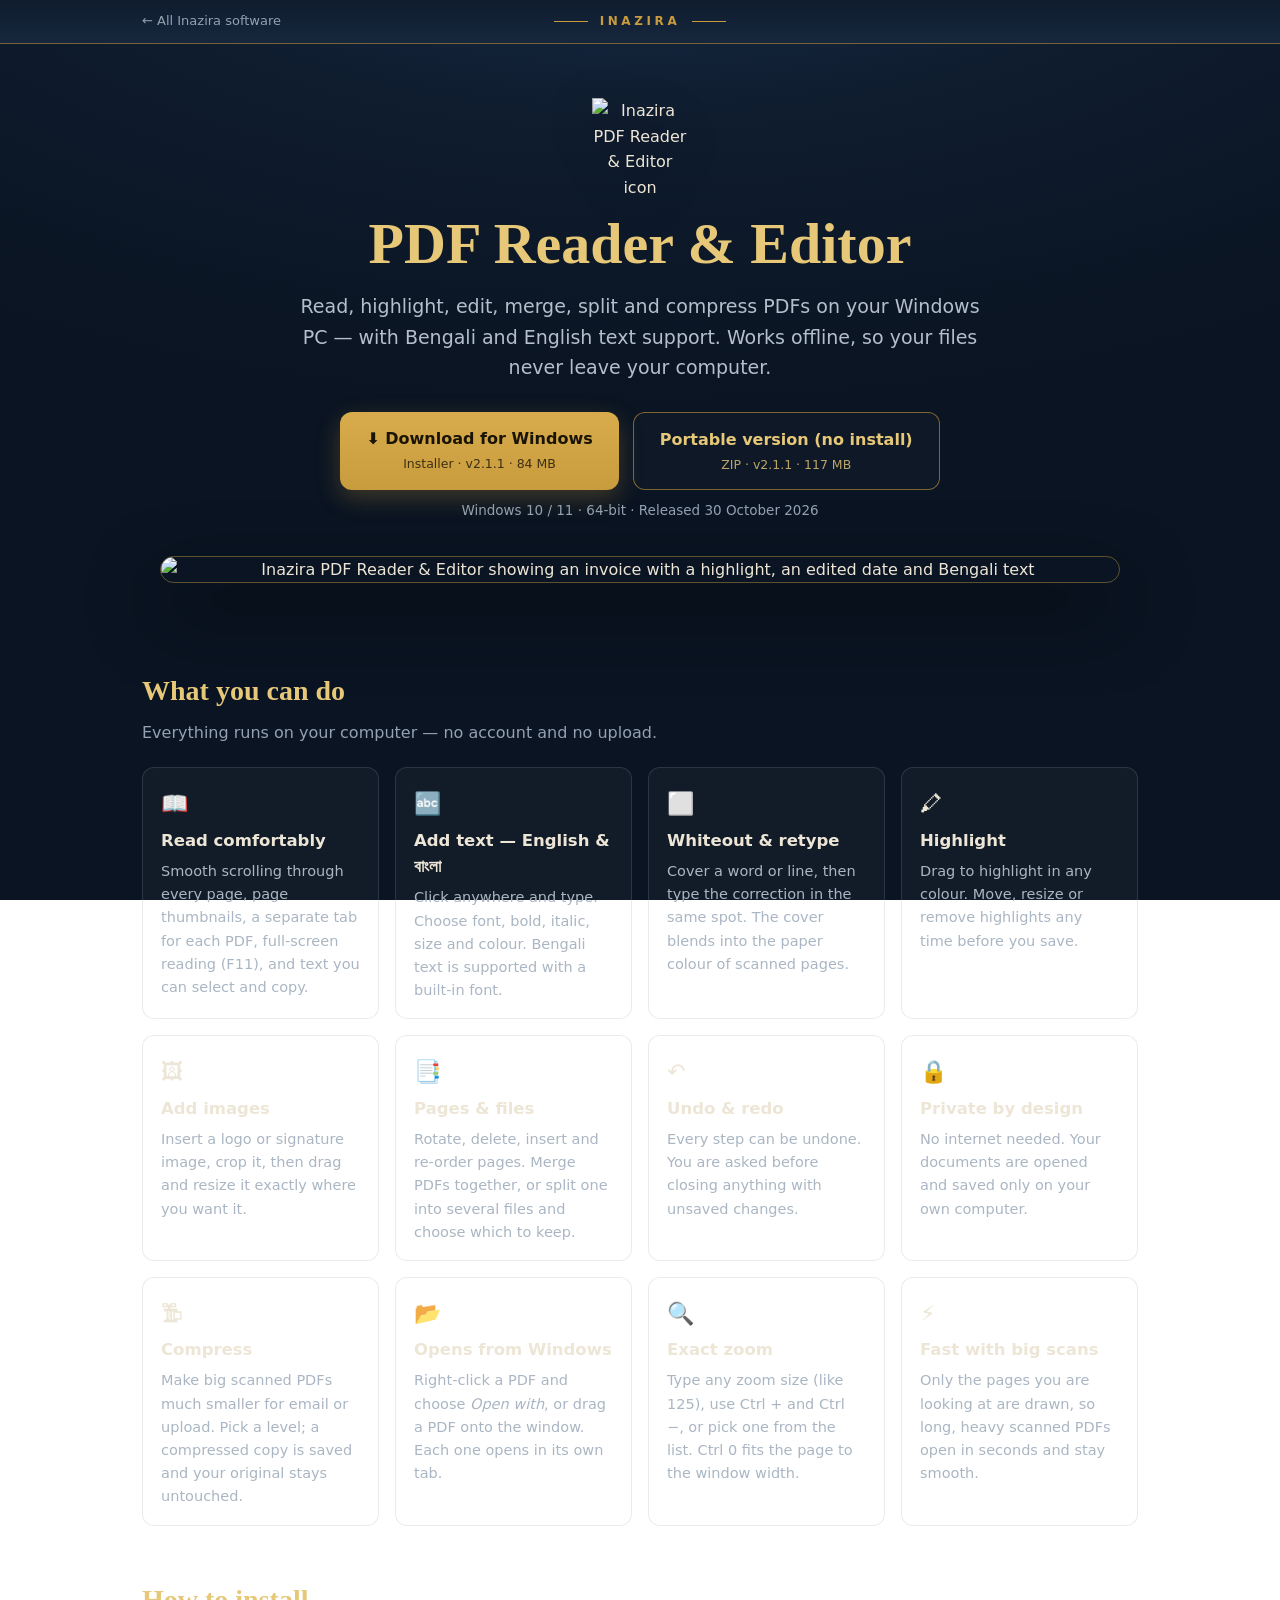
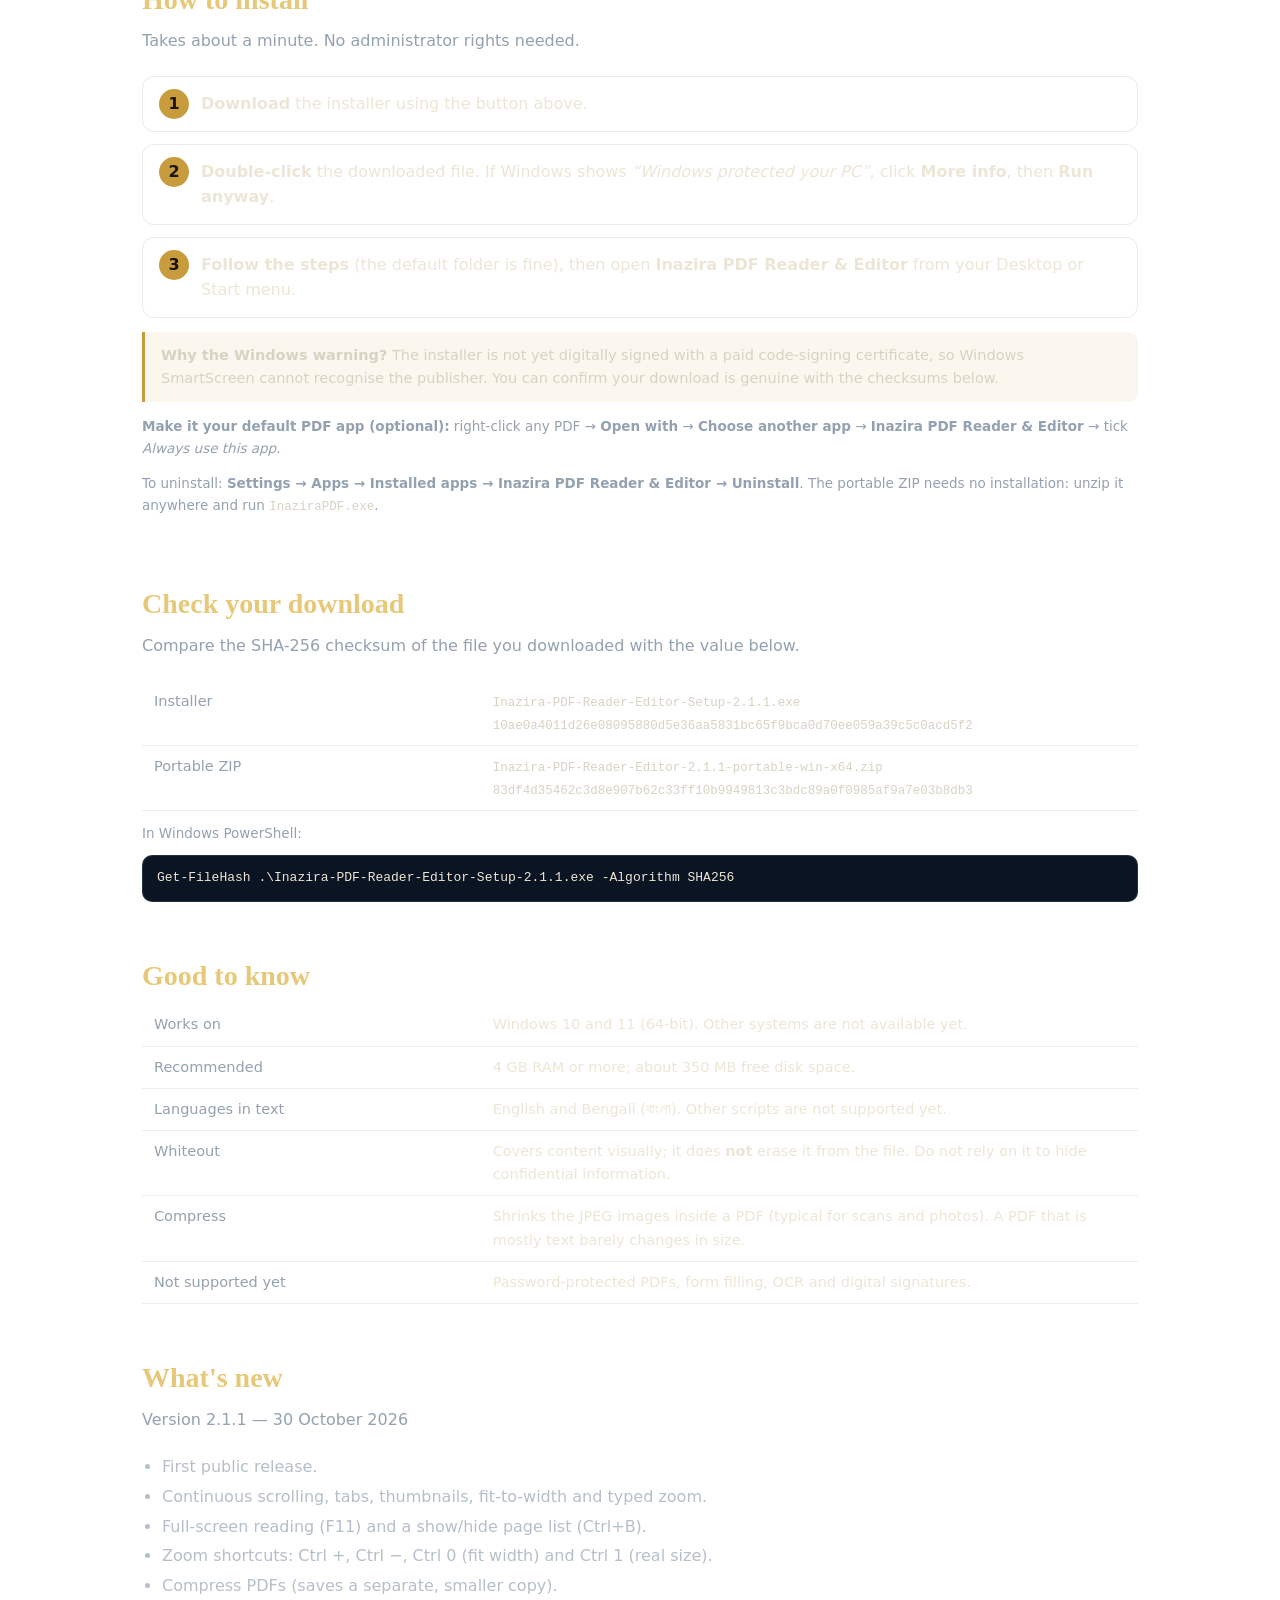
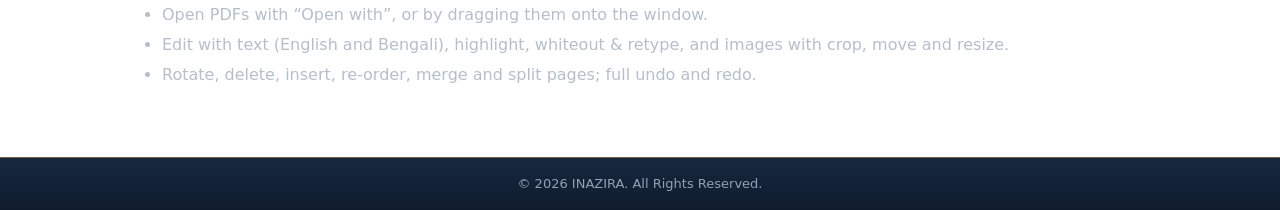
==== pdf-reader-editor.html @ e8828b4a "Index and Editor" ====
<!DOCTYPE html>
<html lang="en">
<head>
<meta charset="UTF-8" />
<meta name="viewport" content="width=device-width, initial-scale=1" />
<title>Inazira PDF Reader &amp; Editor — Download for Windows</title>
<meta name="description" content="Inazira PDF Reader & Editor: read, highlight, edit, merge, split and compress PDFs on your Windows PC. Supports Bengali and English text. Works offline — your files never leave your computer." />
<meta name="theme-color" content="#0f1c2e" />
<link rel="icon" type="image/png" href="assets/pdf-reader-editor-favicon.png" />
<style>
  :root{
    --navy:#0f1c2e; --navy2:#16273d; --brass:#c89b3c; --brass-l:#e6c878; --ivory:#ede6d6; --muted:#93a1b0; --teal:#3a6b65;
  }
  *{box-sizing:border-box}
  html{scroll-behavior:smooth}
  body{margin:0;font-family:Inter,"Segoe UI",system-ui,-apple-system,Roboto,Arial,sans-serif;color:var(--ivory);
       background:radial-gradient(1200px 600px at 50% -200px,#1b3354 0%,var(--navy) 55%,#0a1422 100%) fixed;line-height:1.6}
  a{color:var(--brass-l)}
  .wrap{max-width:1040px;margin:0 auto;padding:0 22px}
  /* top strip */
  .top{border-bottom:1px solid rgba(200,155,60,.55);background:linear-gradient(180deg,var(--navy),var(--navy2))}
  .top .wrap{display:flex;align-items:center;justify-content:center;gap:12px;padding-top:12px;padding-bottom:12px;position:relative}
  .back{position:absolute;left:22px;font-size:13px;color:var(--muted);text-decoration:none}
  .back:hover{color:var(--brass-l)}
  @media (max-width:640px){.back{display:none}}
  .eyebrow{color:var(--brass);font-size:12px;letter-spacing:.3em;font-weight:700;display:flex;align-items:center;gap:12px}
  .eyebrow:before,.eyebrow:after{content:"";width:34px;height:1px;background:var(--brass)}
  /* hero */
  .hero{text-align:center;padding:54px 0 30px}
  .appicon{width:96px;height:96px;display:block;margin:0 auto 18px;filter:drop-shadow(0 10px 22px rgba(0,0,0,.45))}
  h1{font-family:"Playfair Display",Georgia,"Times New Roman",serif;color:var(--brass-l);font-size:clamp(34px,6vw,58px);line-height:1.12;margin:0 0 14px;font-weight:700}
  .lead{max-width:680px;margin:0 auto;color:#b4bfcb;font-size:clamp(16px,2.2vw,19px)}
  .cta{display:flex;flex-wrap:wrap;justify-content:center;gap:14px;margin:30px 0 10px}
  .btn{display:inline-flex;flex-direction:column;align-items:center;gap:2px;text-decoration:none;border-radius:12px;padding:14px 26px;font-weight:700;min-width:260px;transition:transform .12s,box-shadow .12s}
  .btn small{font-weight:500;opacity:.8;font-size:12.5px}
  .btn.primary{background:linear-gradient(180deg,#d8ac4d,var(--brass));color:#1a1405;box-shadow:0 8px 24px rgba(200,155,60,.28)}
  .btn.ghost{border:1px solid rgba(200,155,60,.6);color:var(--brass-l);background:rgba(255,255,255,.02)}
  .btn:hover{transform:translateY(-2px);box-shadow:0 12px 28px rgba(200,155,60,.3)}
  .meta{color:var(--muted);font-size:13.5px}
  /* screenshot */
  .shot{margin:34px auto 10px;max-width:960px;border-radius:14px;overflow:hidden;border:1px solid rgba(200,155,60,.45);box-shadow:0 30px 70px rgba(0,0,0,.55)}
  .shot img{display:block;width:100%;height:auto}
  /* sections */
  section{padding:46px 0 6px}
  h2{font-family:"Playfair Display",Georgia,serif;color:var(--brass-l);font-size:28px;margin:0 0 6px}
  .sub{color:var(--muted);margin:0 0 22px}
  .grid{display:grid;grid-template-columns:repeat(auto-fit,minmax(222px,1fr));gap:16px}
  .card{background:rgba(255,255,255,.035);border:1px solid rgba(147,161,176,.2);border-radius:12px;padding:18px 18px 16px}
  .card h3{margin:0 0 6px;font-size:16.5px;color:var(--ivory)}
  .card p{margin:0;color:#aab6c3;font-size:14.5px}
  .card .ic{font-size:22px;margin-bottom:6px}
  ol.steps{counter-reset:s;list-style:none;padding:0;margin:0;display:grid;gap:12px}
  ol.steps li{counter-increment:s;position:relative;padding:14px 16px 14px 58px;background:rgba(255,255,255,.035);border:1px solid rgba(147,161,176,.2);border-radius:12px}
  ol.steps li:before{content:counter(s);position:absolute;left:16px;top:12px;width:30px;height:30px;border-radius:50%;background:var(--brass);color:#1a1405;font-weight:800;display:flex;align-items:center;justify-content:center}
  .note{border-left:3px solid var(--brass);background:rgba(200,155,60,.08);padding:12px 16px;border-radius:0 10px 10px 0;color:#d8d2c2;font-size:14.5px;margin-top:14px}
  table{width:100%;border-collapse:collapse;font-size:14.5px}
  td{padding:9px 12px;border-bottom:1px solid rgba(147,161,176,.18);vertical-align:top}
  td:first-child{color:var(--muted);width:34%}
  code,.hash{font-family:Consolas,"SFMono-Regular",Menlo,monospace;font-size:12.5px;word-break:break-all;color:#d8d2c2}
  pre{background:#0a1422;border:1px solid rgba(147,161,176,.2);border-radius:10px;padding:12px 14px;overflow:auto;margin:10px 0 0}
  ul.tight{margin:0;padding-left:20px;color:#b4bfcb}
  ul.tight li{margin:4px 0}
  footer{margin-top:60px;border-top:1px solid rgba(200,155,60,.55);background:linear-gradient(180deg,var(--navy2),var(--navy));text-align:center;color:var(--muted);font-size:13px;padding:16px 10px}
</style>
</head>
<body>

<div class="top"><div class="wrap"><a class="back" href="./">← All Inazira software</a><div class="eyebrow">INAZIRA</div></div></div>

<main class="wrap">
  <div class="hero">
    <img class="appicon" src="assets/pdf-reader-editor-icon.png" alt="Inazira PDF Reader &amp; Editor icon" width="96" height="96" />
    <h1>PDF Reader &amp; Editor</h1>
    <p class="lead">Read, highlight, edit, merge, split and compress PDFs on your Windows PC — with Bengali and English text support. Works offline, so your files never leave your computer.</p>
    <div class="cta">
      <a class="btn primary" href="https://github.com/imarnhridoy8595/inazira-softwares/releases/download/pdf-v2.1.1/Inazira-PDF-Reader-Editor-Setup-2.1.1.exe" download>⬇ Download for Windows<small>Installer · v2.1.1 · 84 MB</small></a>
      <a class="btn ghost" href="https://github.com/imarnhridoy8595/inazira-softwares/releases/download/pdf-v2.1.1/Inazira-PDF-Reader-Editor-2.1.1-portable-win-x64.zip" download>Portable version (no install)<small>ZIP · v2.1.1 · 117 MB</small></a>
    </div>
    <div class="meta">Windows 10 / 11 · 64-bit · Released 30 October 2026</div>
    <div class="shot"><img src="assets/pdf-reader-editor-screenshot.png" alt="Inazira PDF Reader & Editor showing an invoice with a highlight, an edited date and Bengali text" /></div>
  </div>

  <section id="features">
    <h2>What you can do</h2>
    <p class="sub">Everything runs on your computer — no account and no upload.</p>
    <div class="grid">
      <div class="card"><div class="ic">📖</div><h3>Read comfortably</h3><p>Smooth scrolling through every page, page thumbnails, a separate tab for each PDF, full-screen reading (F11), and text you can select and copy.</p></div>
      <div class="card"><div class="ic">🔤</div><h3>Add text — English &amp; বাংলা</h3><p>Click anywhere and type. Choose font, bold, italic, size and colour. Bengali text is supported with a built-in font.</p></div>
      <div class="card"><div class="ic">⬜</div><h3>Whiteout &amp; retype</h3><p>Cover a word or line, then type the correction in the same spot. The cover blends into the paper colour of scanned pages.</p></div>
      <div class="card"><div class="ic">🖍</div><h3>Highlight</h3><p>Drag to highlight in any colour. Move, resize or remove highlights any time before you save.</p></div>
      <div class="card"><div class="ic">🖼</div><h3>Add images</h3><p>Insert a logo or signature image, crop it, then drag and resize it exactly where you want it.</p></div>
      <div class="card"><div class="ic">📑</div><h3>Pages &amp; files</h3><p>Rotate, delete, insert and re-order pages. Merge PDFs together, or split one into several files and choose which to keep.</p></div>
      <div class="card"><div class="ic">↶</div><h3>Undo &amp; redo</h3><p>Every step can be undone. You are asked before closing anything with unsaved changes.</p></div>
      <div class="card"><div class="ic">🔒</div><h3>Private by design</h3><p>No internet needed. Your documents are opened and saved only on your own computer.</p></div>
      <div class="card"><div class="ic">🗜</div><h3>Compress</h3><p>Make big scanned PDFs much smaller for email or upload. Pick a level; a compressed copy is saved and your original stays untouched.</p></div>
      <div class="card"><div class="ic">📂</div><h3>Opens from Windows</h3><p>Right-click a PDF and choose <i>Open with</i>, or drag a PDF onto the window. Each one opens in its own tab.</p></div>
      <div class="card"><div class="ic">🔍</div><h3>Exact zoom</h3><p>Type any zoom size (like 125), use Ctrl + and Ctrl −, or pick one from the list. Ctrl 0 fits the page to the window width.</p></div>
      <div class="card"><div class="ic">⚡</div><h3>Fast with big scans</h3><p>Only the pages you are looking at are drawn, so long, heavy scanned PDFs open in seconds and stay smooth.</p></div>
    </div>
  </section>

  <section id="install">
    <h2>How to install</h2>
    <p class="sub">Takes about a minute. No administrator rights needed.</p>
    <ol class="steps">
      <li><b>Download</b> the installer using the button above.</li>
      <li><b>Double-click</b> the downloaded file. If Windows shows <i>“Windows protected your PC”</i>, click <b>More info</b>, then <b>Run anyway</b>.</li>
      <li><b>Follow the steps</b> (the default folder is fine), then open <b>Inazira PDF Reader &amp; Editor</b> from your Desktop or Start menu.</li>
    </ol>
    <div class="note"><b>Why the Windows warning?</b> The installer is not yet digitally signed with a paid code-signing certificate, so Windows SmartScreen cannot recognise the publisher. You can confirm your download is genuine with the checksums below.</div>
    <p class="meta" style="margin-top:14px"><b>Make it your default PDF app (optional):</b> right-click any PDF → <b>Open with</b> → <b>Choose another app</b> → <b>Inazira PDF Reader &amp; Editor</b> → tick <i>Always use this app</i>.</p>
    <p class="meta" style="margin-top:8px">To uninstall: <b>Settings → Apps → Installed apps → Inazira PDF Reader &amp; Editor → Uninstall</b>. The portable ZIP needs no installation: unzip it anywhere and run <code>InaziraPDF.exe</code>.</p>
  </section>

  <section id="verify">
    <h2>Check your download</h2>
    <p class="sub">Compare the SHA-256 checksum of the file you downloaded with the value below.</p>
    <table>
      <tr><td>Installer</td><td><code>Inazira-PDF-Reader-Editor-Setup-2.1.1.exe</code><br><span class="hash">10ae0a4011d26e08095880d5e36aa5831bc65f9bca0d70ee059a39c5c0acd5f2</span></td></tr>
      <tr><td>Portable ZIP</td><td><code>Inazira-PDF-Reader-Editor-2.1.1-portable-win-x64.zip</code><br><span class="hash">83df4d35462c3d8e907b62c33ff10b9949813c3bdc89a0f0985af9a7e03b8db3</span></td></tr>
    </table>
    <p class="meta" style="margin:12px 0 0">In Windows PowerShell:</p>
<pre>Get-FileHash .\Inazira-PDF-Reader-Editor-Setup-2.1.1.exe -Algorithm SHA256</pre>
  </section>

  <section id="requirements">
    <h2>Good to know</h2>
    <table>
      <tr><td>Works on</td><td>Windows 10 and 11 (64-bit). Other systems are not available yet.</td></tr>
      <tr><td>Recommended</td><td>4 GB RAM or more; about 350 MB free disk space.</td></tr>
      <tr><td>Languages in text</td><td>English and Bengali (বাংলা). Other scripts are not supported yet.</td></tr>
      <tr><td>Whiteout</td><td>Covers content visually; it does <b>not</b> erase it from the file. Do not rely on it to hide confidential information.</td></tr>
      <tr><td>Compress</td><td>Shrinks the JPEG images inside a PDF (typical for scans and photos). A PDF that is mostly text barely changes in size.</td></tr>
      <tr><td>Not supported yet</td><td>Password-protected PDFs, form filling, OCR and digital signatures.</td></tr>
    </table>
  </section>

  <section id="changelog">
    <h2>What's new</h2>
    <p class="sub">Version 2.1.1 — 30 October 2026</p>
    <ul class="tight">
      <li>First public release.</li>
      <li>Continuous scrolling, tabs, thumbnails, fit-to-width and typed zoom.</li>
      <li>Full-screen reading (F11) and a show/hide page list (Ctrl+B).</li>
      <li>Zoom shortcuts: Ctrl +, Ctrl −, Ctrl 0 (fit width) and Ctrl 1 (real size).</li>
      <li>Compress PDFs (saves a separate, smaller copy).</li>
      <li>Open PDFs with “Open with”, or by dragging them onto the window.</li>
      <li>Edit with text (English and Bengali), highlight, whiteout &amp; retype, and images with crop, move and resize.</li>
      <li>Rotate, delete, insert, re-order, merge and split pages; full undo and redo.</li>
    </ul>
  </section>
</main>

<footer>© 2026 INAZIRA. All Rights Reserved.</footer>
</body>
</html>
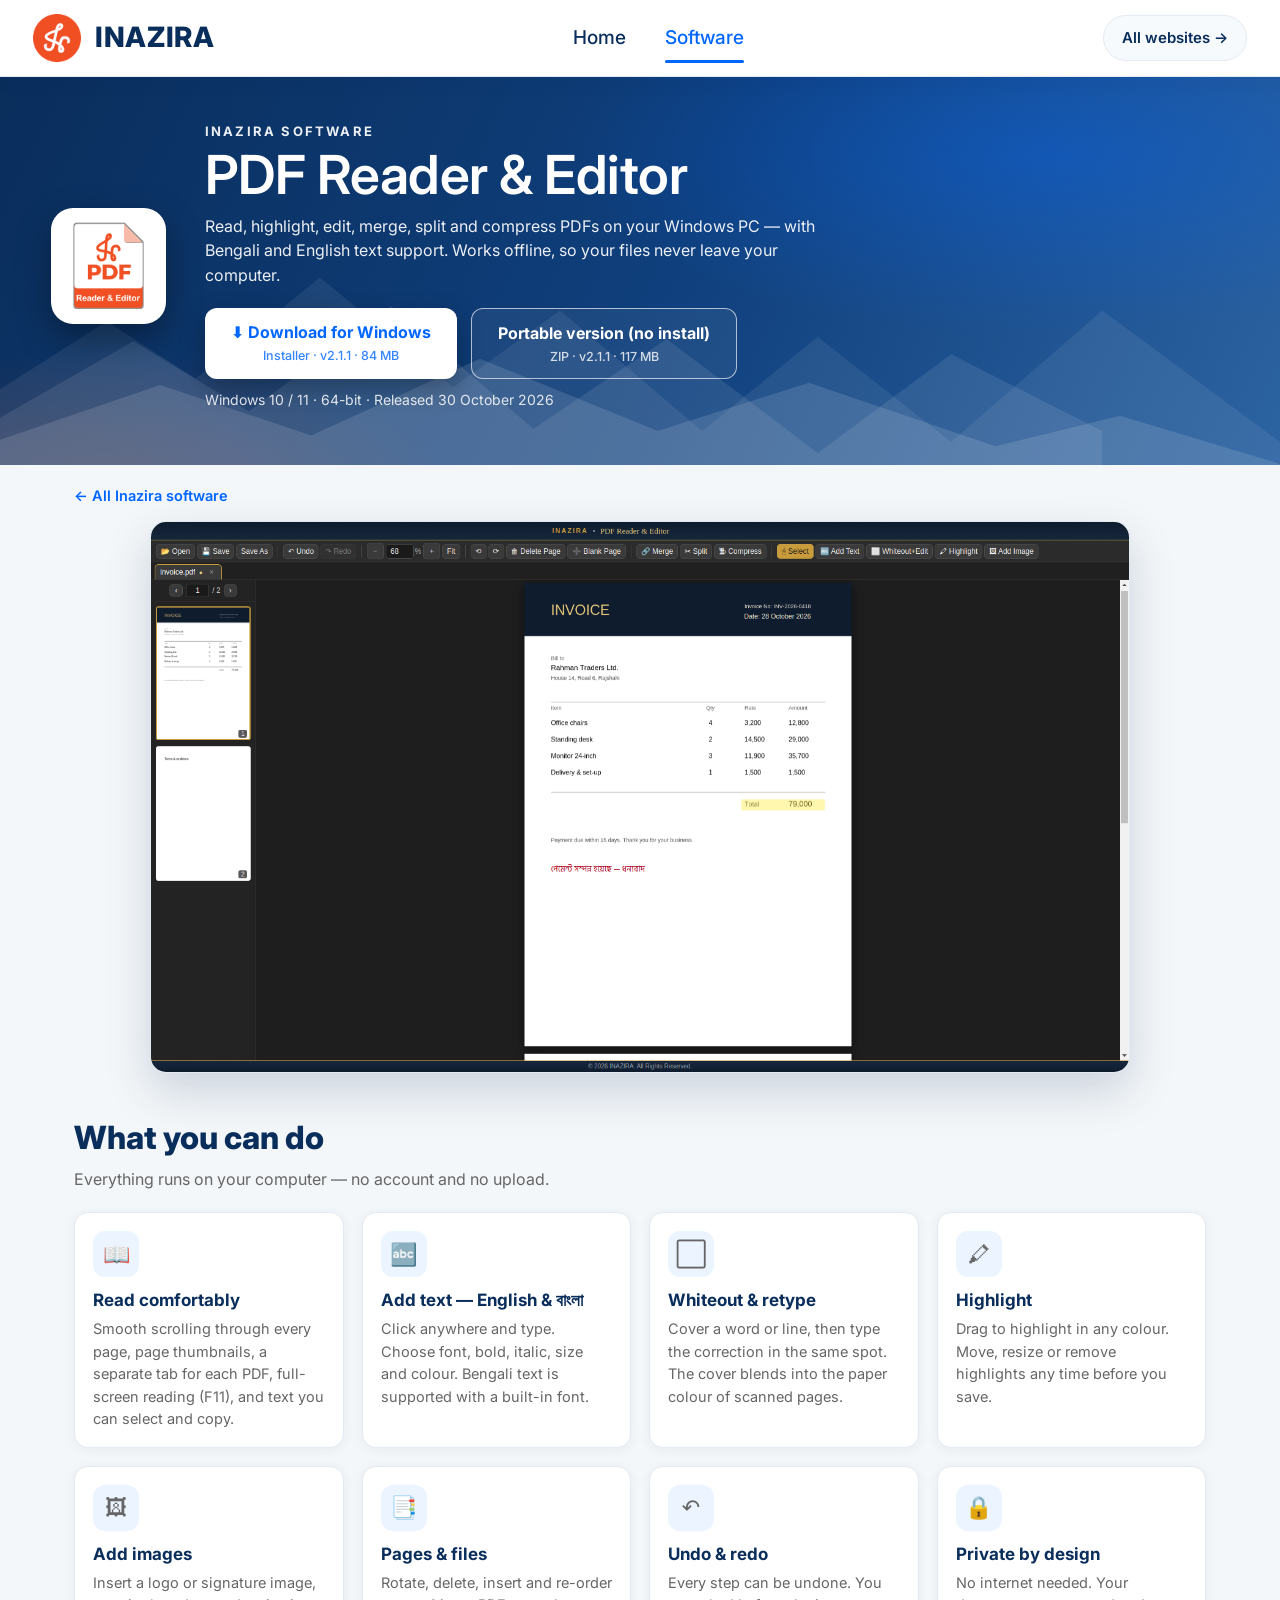
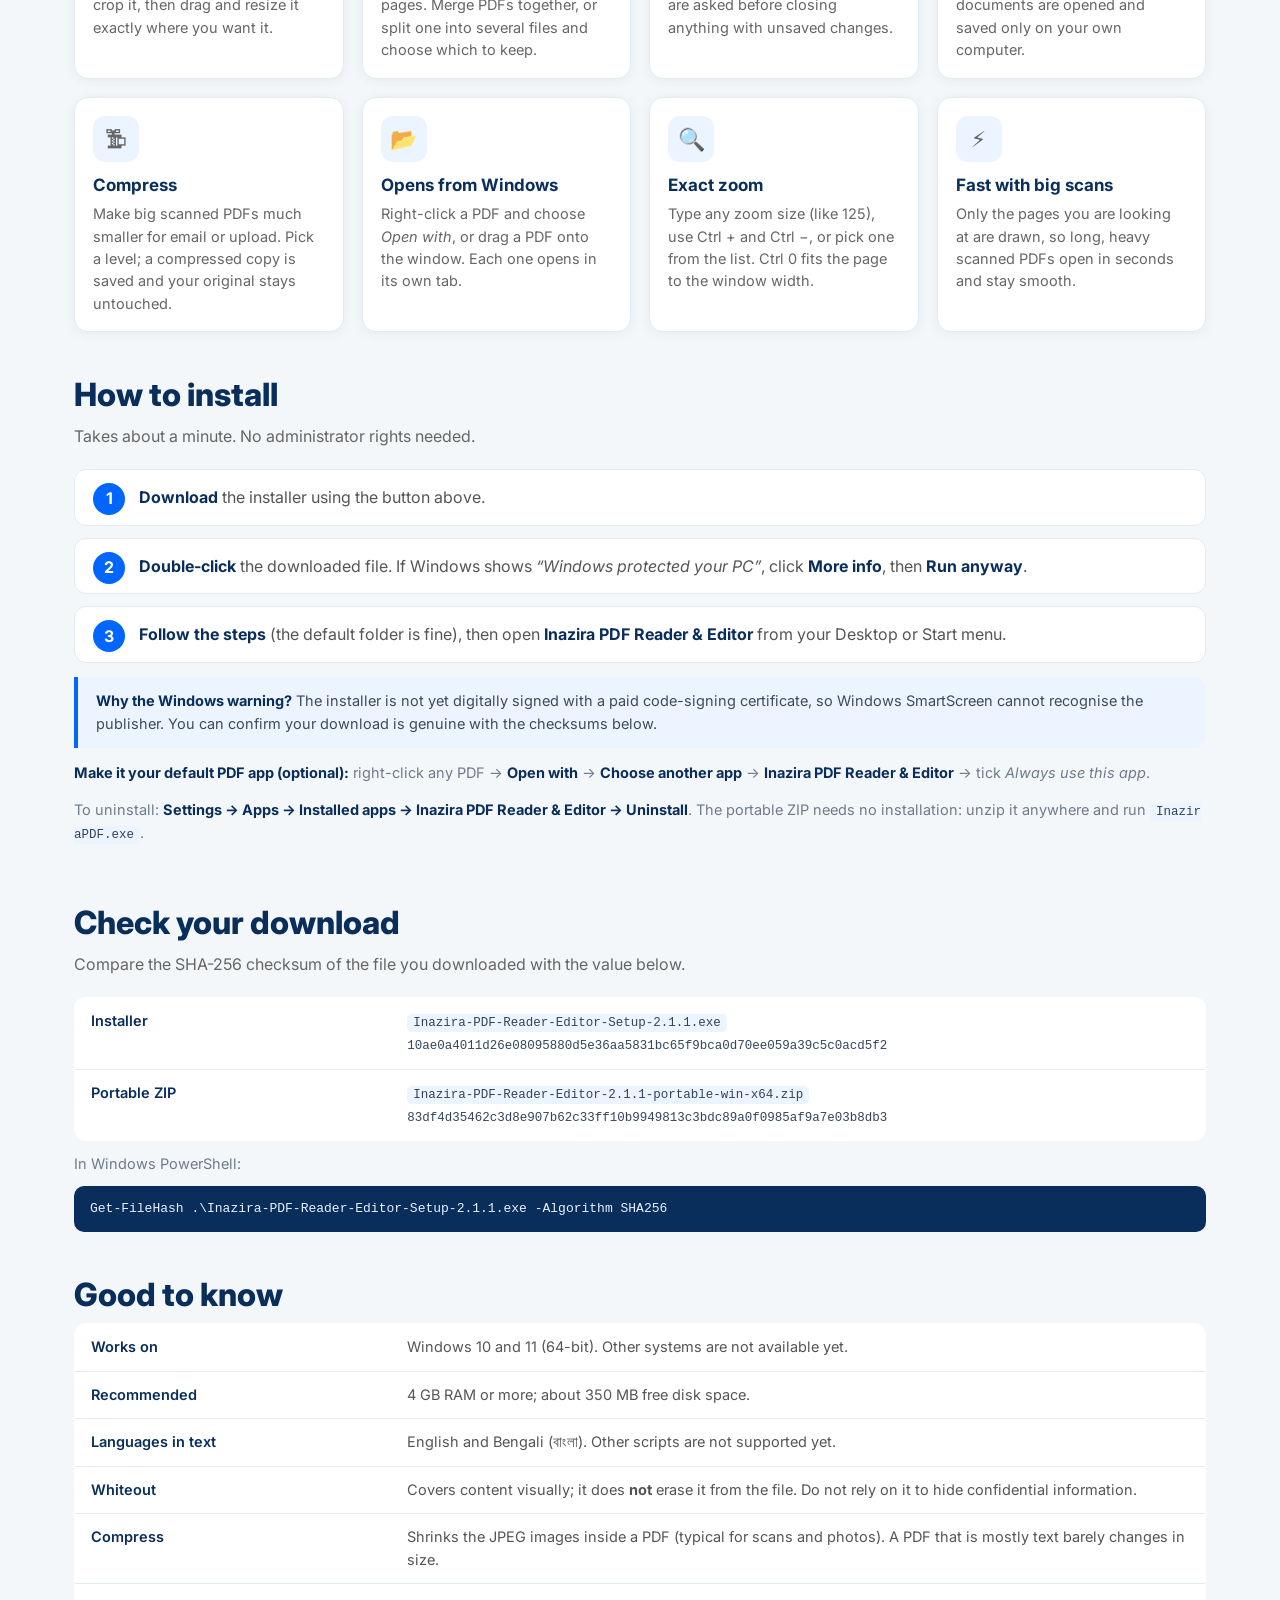
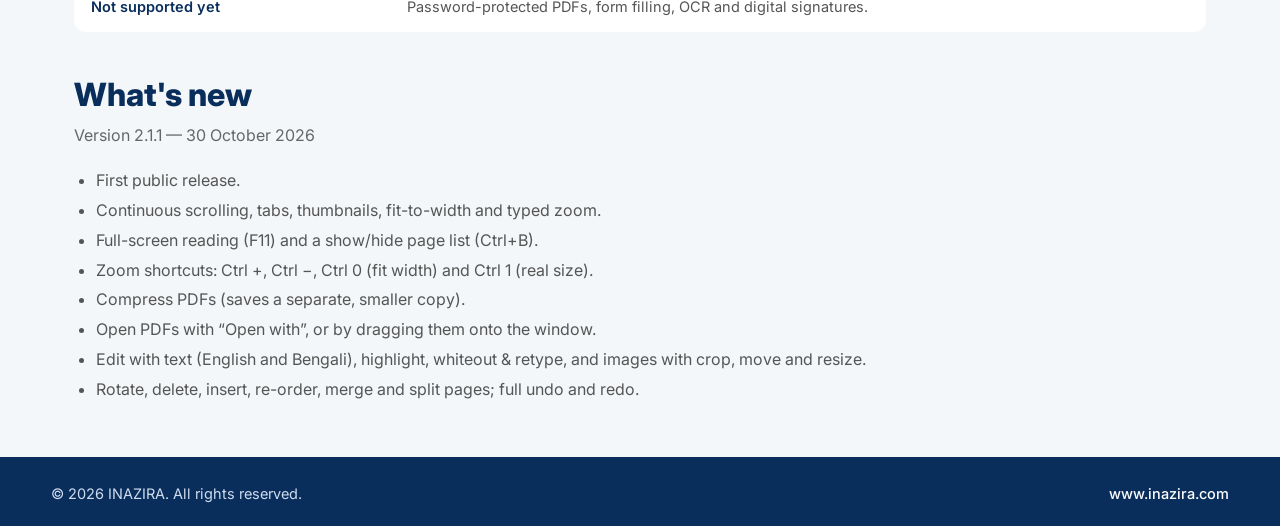
==== commit 9a26d340: "Update pdf-reader-editor.html" ====
--- a/pdf-reader-editor.html
+++ b/pdf-reader-editor.html
@@ -1,105 +1,143 @@
 <!DOCTYPE html>
 <html lang="en">
 <head>
-<meta charset="UTF-8" />
-<meta name="viewport" content="width=device-width, initial-scale=1" />
+<meta charset="UTF-8">
+<meta name="viewport" content="width=device-width, initial-scale=1.0">
 <title>Inazira PDF Reader &amp; Editor — Download for Windows</title>
-<meta name="description" content="Inazira PDF Reader & Editor: read, highlight, edit, merge, split and compress PDFs on your Windows PC. Supports Bengali and English text. Works offline — your files never leave your computer." />
-<meta name="theme-color" content="#0f1c2e" />
-<link rel="icon" type="image/png" href="assets/pdf-reader-editor-favicon.png" />
+<meta name="description" content="Inazira PDF Reader & Editor: read, highlight, edit, merge, split and compress PDFs on your Windows PC. Supports Bengali and English text. Works offline — your files never leave your computer.">
+<meta name="theme-color" content="#0a2e5c">
+<link rel="icon" type="image/png" href="assets/pdf-reader-editor-favicon.png">
+<link rel="preconnect" href="https://fonts.googleapis.com">
+<link rel="preconnect" href="https://fonts.gstatic.com" crossorigin>
+<link href="https://fonts.googleapis.com/css2?family=Inter:wght@400;500;600;700;800&family=Caveat:wght@700&display=swap" rel="stylesheet">
 <style>
-  :root{
-    --navy:#0f1c2e; --navy2:#16273d; --brass:#c89b3c; --brass-l:#e6c878; --ivory:#ede6d6; --muted:#93a1b0; --teal:#3a6b65;
-  }
-  *{box-sizing:border-box}
-  html{scroll-behavior:smooth}
-  body{margin:0;font-family:Inter,"Segoe UI",system-ui,-apple-system,Roboto,Arial,sans-serif;color:var(--ivory);
-       background:radial-gradient(1200px 600px at 50% -200px,#1b3354 0%,var(--navy) 55%,#0a1422 100%) fixed;line-height:1.6}
-  a{color:var(--brass-l)}
-  .wrap{max-width:1040px;margin:0 auto;padding:0 22px}
-  /* top strip */
-  .top{border-bottom:1px solid rgba(200,155,60,.55);background:linear-gradient(180deg,var(--navy),var(--navy2))}
-  .top .wrap{display:flex;align-items:center;justify-content:center;gap:12px;padding-top:12px;padding-bottom:12px;position:relative}
-  .back{position:absolute;left:22px;font-size:13px;color:var(--muted);text-decoration:none}
-  .back:hover{color:var(--brass-l)}
-  @media (max-width:640px){.back{display:none}}
-  .eyebrow{color:var(--brass);font-size:12px;letter-spacing:.3em;font-weight:700;display:flex;align-items:center;gap:12px}
-  .eyebrow:before,.eyebrow:after{content:"";width:34px;height:1px;background:var(--brass)}
-  /* hero */
-  .hero{text-align:center;padding:54px 0 30px}
-  .appicon{width:96px;height:96px;display:block;margin:0 auto 18px;filter:drop-shadow(0 10px 22px rgba(0,0,0,.45))}
-  h1{font-family:"Playfair Display",Georgia,"Times New Roman",serif;color:var(--brass-l);font-size:clamp(34px,6vw,58px);line-height:1.12;margin:0 0 14px;font-weight:700}
-  .lead{max-width:680px;margin:0 auto;color:#b4bfcb;font-size:clamp(16px,2.2vw,19px)}
-  .cta{display:flex;flex-wrap:wrap;justify-content:center;gap:14px;margin:30px 0 10px}
-  .btn{display:inline-flex;flex-direction:column;align-items:center;gap:2px;text-decoration:none;border-radius:12px;padding:14px 26px;font-weight:700;min-width:260px;transition:transform .12s,box-shadow .12s}
-  .btn small{font-weight:500;opacity:.8;font-size:12.5px}
-  .btn.primary{background:linear-gradient(180deg,#d8ac4d,var(--brass));color:#1a1405;box-shadow:0 8px 24px rgba(200,155,60,.28)}
-  .btn.ghost{border:1px solid rgba(200,155,60,.6);color:var(--brass-l);background:rgba(255,255,255,.02)}
-  .btn:hover{transform:translateY(-2px);box-shadow:0 12px 28px rgba(200,155,60,.3)}
-  .meta{color:var(--muted);font-size:13.5px}
-  /* screenshot */
-  .shot{margin:34px auto 10px;max-width:960px;border-radius:14px;overflow:hidden;border:1px solid rgba(200,155,60,.45);box-shadow:0 30px 70px rgba(0,0,0,.55)}
-  .shot img{display:block;width:100%;height:auto}
-  /* sections */
-  section{padding:46px 0 6px}
-  h2{font-family:"Playfair Display",Georgia,serif;color:var(--brass-l);font-size:28px;margin:0 0 6px}
-  .sub{color:var(--muted);margin:0 0 22px}
-  .grid{display:grid;grid-template-columns:repeat(auto-fit,minmax(222px,1fr));gap:16px}
-  .card{background:rgba(255,255,255,.035);border:1px solid rgba(147,161,176,.2);border-radius:12px;padding:18px 18px 16px}
-  .card h3{margin:0 0 6px;font-size:16.5px;color:var(--ivory)}
-  .card p{margin:0;color:#aab6c3;font-size:14.5px}
-  .card .ic{font-size:22px;margin-bottom:6px}
-  ol.steps{counter-reset:s;list-style:none;padding:0;margin:0;display:grid;gap:12px}
-  ol.steps li{counter-increment:s;position:relative;padding:14px 16px 14px 58px;background:rgba(255,255,255,.035);border:1px solid rgba(147,161,176,.2);border-radius:12px}
-  ol.steps li:before{content:counter(s);position:absolute;left:16px;top:12px;width:30px;height:30px;border-radius:50%;background:var(--brass);color:#1a1405;font-weight:800;display:flex;align-items:center;justify-content:center}
-  .note{border-left:3px solid var(--brass);background:rgba(200,155,60,.08);padding:12px 16px;border-radius:0 10px 10px 0;color:#d8d2c2;font-size:14.5px;margin-top:14px}
-  table{width:100%;border-collapse:collapse;font-size:14.5px}
-  td{padding:9px 12px;border-bottom:1px solid rgba(147,161,176,.18);vertical-align:top}
-  td:first-child{color:var(--muted);width:34%}
-  code,.hash{font-family:Consolas,"SFMono-Regular",Menlo,monospace;font-size:12.5px;word-break:break-all;color:#d8d2c2}
-  pre{background:#0a1422;border:1px solid rgba(147,161,176,.2);border-radius:10px;padding:12px 14px;overflow:auto;margin:10px 0 0}
-  ul.tight{margin:0;padding-left:20px;color:#b4bfcb}
-  ul.tight li{margin:4px 0}
-  footer{margin-top:60px;border-top:1px solid rgba(200,155,60,.55);background:linear-gradient(180deg,var(--navy2),var(--navy));text-align:center;color:var(--muted);font-size:13px;padding:16px 10px}
+  :root { --navy:#0a2e5c; --blue:#0066ff; --blue-dark:#0052cc; --blue-soft:#ebf4ff; --bg:#f4f7f9; --text:#666666; --orange:#f04e23; --tile-green:#d9ead3; --green-ink:#2f6b3b; --line:#e3eaf2; }
+  * { box-sizing: border-box; }
+  html { scroll-behavior: smooth; }
+  body { margin:0; background:var(--bg); color:var(--text); font-family:'Inter', system-ui, -apple-system, 'Segoe UI', Roboto, Arial, sans-serif; line-height:1.55; -webkit-font-smoothing:antialiased; }
+  a { color: var(--blue); } img { max-width: 100%; }
+  .topbar { position:sticky; top:0; z-index:50; background:#fff; box-shadow:0 1px 0 var(--line), 0 6px 18px rgba(10,46,92,0.05); }
+  .topbar-in { max-width:1760px; margin:0 auto; padding:0 clamp(16px, 2.6vw, 48px); height:76px; display:flex; align-items:center; justify-content:space-between; gap:20px; }
+  .brand { display:flex; align-items:center; gap:14px; text-decoration:none; }
+  .brand img { width:48px; height:48px; display:block; }
+  .brand span { font-weight:800; font-size:28px; letter-spacing:.6px; color:var(--navy); }
+  .topnav { display:flex; gap:clamp(18px, 3vw, 42px); }
+  .topnav a { position:relative; text-decoration:none; color:var(--navy); font-weight:500; font-size:19px; padding:6px 0; }
+  .topnav a:hover, .topnav a.active { color: var(--blue); }
+  .topnav a.active::after { content:""; position:absolute; left:0; right:0; bottom:-4px; height:3px; border-radius:3px; background:var(--blue); }
+  .allsites { text-decoration:none; color:var(--navy); font-weight:600; font-size:15px; border:1px solid var(--line); background:#f7fafd; border-radius:999px; padding:10px 18px; transition:all .15s; white-space:nowrap; }
+  .allsites:hover { color:#fff; background:var(--blue); border-color:var(--blue); }
+  .hero { position:relative; overflow:hidden; color:#fff; background:linear-gradient(115deg, #0a2e5c 0%, #0f3f7c 52%, #2c63a1 100%); }
+  .hero::before { content:""; position:absolute; inset:0; background:radial-gradient(700px 260px at 82% 20%, rgba(0,102,255,0.35), transparent 70%), radial-gradient(500px 220px at 8% 110%, rgba(240,78,35,0.18), transparent 70%); }
+  .mtn { position:absolute; left:0; right:0; bottom:-1px; width:100%; height:62%; display:block; }
+  .hero-in { position:relative; max-width:1760px; margin:0 auto; padding:clamp(16px, 3vh, 36px) clamp(16px, 4vw, 76px); display:flex; align-items:center; justify-content:space-between; gap:24px; }
+  .eyebrow { font-weight:700; font-size:13px; letter-spacing:2.2px; text-transform:uppercase; opacity:.92; }
+  .hero h1 { margin:6px 0 8px; font-weight:600; line-height:1.05; font-size:clamp(28px, min(4vw, 6.4vh), 54px); letter-spacing:-.5px; }
+  .hero p { margin:0; max-width:640px; font-size:clamp(14px, 1.25vw, 18px); opacity:.92; }
+  .script { font-family:'Caveat', 'Segoe Script', cursive; font-weight:700; font-size:clamp(26px, 3vw, 44px); line-height:1.05; transform:rotate(-5deg); text-align:left; text-shadow:0 2px 10px rgba(0,0,0,.35); white-space:nowrap; }
+  footer { background:var(--navy); color:#cfdcf0; margin-top:10px; }
+  .foot-in { max-width:1760px; margin:0 auto; padding:26px clamp(16px, 4vw, 76px); display:flex; align-items:center; justify-content:space-between; gap:16px; flex-wrap:wrap; font-size:14.5px; }
+  footer a { color:#fff; text-decoration:none; font-weight:500; } footer a:hover { text-decoration:underline; }
+
+  main { max-width:1180px; margin:0 auto; padding:0 24px 36px; }
+  .dhero-in { gap:clamp(18px, 3vw, 44px); padding-top:clamp(22px, 5vh, 56px); padding-bottom:clamp(26px, 6vh, 64px); justify-content:flex-start; }
+  .dicon { width:clamp(84px, 9vw, 130px); height:auto; flex-shrink:0; background:#fff; border-radius:22px; padding:12px; box-shadow:0 14px 34px rgba(0,0,0,.35); }
+  .dhero h1 { font-size:clamp(30px, 4.2vw, 56px); margin:6px 0 10px; }
+  .lead { margin:0; max-width:700px; font-size:clamp(15px, 1.4vw, 19px); opacity:.94; }
+  .cta { display:flex; flex-wrap:wrap; gap:14px; margin:20px 0 10px; }
+  .hbtn { display:inline-flex; flex-direction:column; align-items:center; gap:1px; text-decoration:none; border-radius:12px; padding:12px 26px; font-weight:700; font-size:16px; min-width:250px; transition:transform .12s, box-shadow .15s, background .15s; }
+  .hbtn small { font-weight:500; font-size:12.5px; opacity:.8; }
+  .hbtn.primary { background:#fff; color:var(--blue) !important; box-shadow:0 10px 26px rgba(0,0,0,.28); }
+  .hbtn.ghost { color:#fff !important; border:1.5px solid rgba(255,255,255,.65); background:rgba(255,255,255,.06); }
+  .hbtn:hover { transform:translateY(-2px); } .hbtn.ghost:hover { background:rgba(255,255,255,.16); }
+  .dmeta { font-size:14px; opacity:.85; }
+  .crumb { margin:20px 0 6px; font-size:14.5px; } .crumb a { text-decoration:none; font-weight:600; } .crumb a:hover { text-decoration:underline; }
+  .shot { margin:14px auto 6px; max-width:980px; border-radius:16px; overflow:hidden; border:1px solid var(--line); box-shadow:0 18px 46px rgba(10,46,92,.18); background:#fff; }
+  .shot img { display:block; width:100%; height:auto; }
+  .sec { padding:34px 0 4px; }
+  .sec h2 { margin:0 0 4px; color:var(--navy); font-weight:800; font-size:clamp(24px, 2.6vw, 32px); }
+  .sub { margin:0 0 20px; font-size:16px; }
+  .grid { display:grid; grid-template-columns:repeat(auto-fit, minmax(235px, 1fr)); gap:18px; }
+  .fcard { background:#fff; border:1px solid var(--line); border-radius:14px; padding:18px 18px 16px; box-shadow:0 2px 12px rgba(10,46,92,.06); transition:transform .18s, box-shadow .18s; }
+  .fcard:hover { transform:translateY(-3px); box-shadow:0 14px 32px rgba(10,46,92,.13); }
+  .fcard .ic { width:46px; height:46px; border-radius:12px; background:var(--blue-soft); display:flex; align-items:center; justify-content:center; font-size:22px; margin-bottom:10px; }
+  .fcard h3 { margin:0 0 5px; color:var(--navy); font-size:17px; font-weight:700; } .fcard p { margin:0; font-size:14.5px; color:#666; }
+  ol.steps { counter-reset:s; list-style:none; padding:0; margin:0; display:grid; gap:12px; }
+  ol.steps li { counter-increment:s; position:relative; padding:15px 18px 15px 64px; background:#fff; border:1px solid var(--line); border-radius:12px; color:#555; }
+  ol.steps li::before { content:counter(s); position:absolute; left:18px; top:13px; width:32px; height:32px; border-radius:50%; background:var(--blue); color:#fff; font-weight:700; display:flex; align-items:center; justify-content:center; }
+  ol.steps b { color:var(--navy); }
+  .callout { margin-top:14px; background:var(--blue-soft); border-left:4px solid var(--blue); border-radius:0 12px 12px 0; padding:13px 18px; font-size:14.5px; color:#3d4b5f; } .callout b { color:var(--navy); }
+  .muted { color:#6f7b8a; font-size:14.5px; } .muted b { color:var(--navy); }
+  table { width:100%; border-collapse:collapse; background:#fff; border:1px solid var(--line); border-radius:12px; overflow:hidden; font-size:14.5px; }
+  td { padding:12px 16px; border-bottom:1px solid var(--line); vertical-align:top; color:#555; } tr:last-child td { border-bottom:0; }
+  td:first-child { width:28%; color:var(--navy); font-weight:600; }
+  code, .hash { font-family:Consolas, 'SFMono-Regular', Menlo, monospace; font-size:12.5px; word-break:break-all; color:#33445c; }
+  code { background:var(--blue-soft); padding:2px 6px; border-radius:5px; }
+  pre { background:var(--navy); color:#e8f0ff; border-radius:10px; padding:13px 16px; overflow:auto; margin:10px 0 0; font-family:Consolas, Menlo, monospace; font-size:13px; }
+  ul.tight { margin:0; padding-left:22px; color:#555; } ul.tight li { margin:5px 0; }
+  @media (max-width:900px) { .topnav { display:none; } .dhero-in { flex-direction:column; align-items:flex-start; } td:first-child { width:34%; } }
+  @media (prefers-reduced-motion:reduce) { * { transition:none !important; } }
 </style>
 </head>
 <body>
 
-<div class="top"><div class="wrap"><a class="back" href="./">← All Inazira software</a><div class="eyebrow">INAZIRA</div></div></div>
-
-<main class="wrap">
-  <div class="hero">
-    <img class="appicon" src="assets/pdf-reader-editor-icon.png" alt="Inazira PDF Reader &amp; Editor icon" width="96" height="96" />
-    <h1>PDF Reader &amp; Editor</h1>
-    <p class="lead">Read, highlight, edit, merge, split and compress PDFs on your Windows PC — with Bengali and English text support. Works offline, so your files never leave your computer.</p>
-    <div class="cta">
-      <a class="btn primary" href="https://github.com/imarnhridoy8595/inazira-softwares/releases/download/pdf-v2.1.1/Inazira-PDF-Reader-Editor-Setup-2.1.1.exe" download>⬇ Download for Windows<small>Installer · v2.1.1 · 84 MB</small></a>
-      <a class="btn ghost" href="https://github.com/imarnhridoy8595/inazira-softwares/releases/download/pdf-v2.1.1/Inazira-PDF-Reader-Editor-2.1.1-portable-win-x64.zip" download>Portable version (no install)<small>ZIP · v2.1.1 · 117 MB</small></a>
+<header class="topbar">
+  <div class="topbar-in">
+    <a class="brand" href="https://www.inazira.com/" aria-label="INAZIRA home"><img src="assets/inazira-logo.png" alt=""><span>INAZIRA</span></a>
+    <nav class="topnav" aria-label="Main">
+      <a href="https://www.inazira.com/">Home</a>
+      <a class="active" href="./">Software</a>
+      <!-- add About / Contact links here when you want them -->
+    </nav>
+    <a class="allsites" href="https://www.inazira.com/">All websites →</a>
+  </div>
+</header>
+
+<section class="hero dhero">
+  <svg class="mtn" viewBox="0 0 1440 220" preserveAspectRatio="none" aria-hidden="true">
+      <path d="M0 220V150l120-62 100 52 140-92 150 100 120-70 160 110 130-86 150 96 170-120 200 120V220z" fill="rgba(255,255,255,0.07)"/>
+      <path d="M0 220V176l150-70 130 64 160-96 160 112 150-82 170 104 150-90 170 70V220z" fill="rgba(255,255,255,0.09)"/>
+      <path d="M0 220v-24l180-50 170 46 190-70 200 66 170-44 210 58 140-28 180 44V220z" fill="rgba(255,255,255,0.12)"/>
+    </svg>
+  <div class="hero-in dhero-in">
+    <img class="dicon" src="assets/pdf-reader-editor-icon.png" alt="Inazira PDF Reader &amp; Editor icon">
+    <div>
+      <div class="eyebrow">Inazira Software</div>
+      <h1>PDF Reader &amp; Editor</h1>
+      <p class="lead">Read, highlight, edit, merge, split and compress PDFs on your Windows PC — with Bengali and English text support. Works offline, so your files never leave your computer.</p>
+      <div class="cta">
+        <a class="hbtn primary" href="https://github.com/imarnhridoy8595/inazira-softwares/releases/download/pdf-v2.1.1/Inazira-PDF-Reader-Editor-Setup-2.1.1.exe" download>⬇ Download for Windows<small>Installer · v2.1.1 · 84 MB</small></a>
+        <a class="hbtn ghost" href="https://github.com/imarnhridoy8595/inazira-softwares/releases/download/pdf-v2.1.1/Inazira-PDF-Reader-Editor-2.1.1-portable-win-x64.zip" download>Portable version (no install)<small>ZIP · v2.1.1 · 117 MB</small></a>
+      </div>
+      <div class="dmeta">Windows 10 / 11 · 64-bit · Released 30 October 2026</div>
     </div>
-    <div class="meta">Windows 10 / 11 · 64-bit · Released 30 October 2026</div>
-    <div class="shot"><img src="assets/pdf-reader-editor-screenshot.png" alt="Inazira PDF Reader & Editor showing an invoice with a highlight, an edited date and Bengali text" /></div>
   </div>
-
-  <section id="features">
+</section>
+
+<main>
+  <div class="crumb"><a href="./">← All Inazira software</a></div>
+  <div class="shot"><img src="assets/pdf-reader-editor-screenshot.png" alt="Inazira PDF Reader &amp; Editor showing an invoice with a highlight, an edited date and Bengali text"></div>
+
+  <section class="sec" id="features">
     <h2>What you can do</h2>
     <p class="sub">Everything runs on your computer — no account and no upload.</p>
     <div class="grid">
-      <div class="card"><div class="ic">📖</div><h3>Read comfortably</h3><p>Smooth scrolling through every page, page thumbnails, a separate tab for each PDF, full-screen reading (F11), and text you can select and copy.</p></div>
-      <div class="card"><div class="ic">🔤</div><h3>Add text — English &amp; বাংলা</h3><p>Click anywhere and type. Choose font, bold, italic, size and colour. Bengali text is supported with a built-in font.</p></div>
-      <div class="card"><div class="ic">⬜</div><h3>Whiteout &amp; retype</h3><p>Cover a word or line, then type the correction in the same spot. The cover blends into the paper colour of scanned pages.</p></div>
-      <div class="card"><div class="ic">🖍</div><h3>Highlight</h3><p>Drag to highlight in any colour. Move, resize or remove highlights any time before you save.</p></div>
-      <div class="card"><div class="ic">🖼</div><h3>Add images</h3><p>Insert a logo or signature image, crop it, then drag and resize it exactly where you want it.</p></div>
-      <div class="card"><div class="ic">📑</div><h3>Pages &amp; files</h3><p>Rotate, delete, insert and re-order pages. Merge PDFs together, or split one into several files and choose which to keep.</p></div>
-      <div class="card"><div class="ic">↶</div><h3>Undo &amp; redo</h3><p>Every step can be undone. You are asked before closing anything with unsaved changes.</p></div>
-      <div class="card"><div class="ic">🔒</div><h3>Private by design</h3><p>No internet needed. Your documents are opened and saved only on your own computer.</p></div>
-      <div class="card"><div class="ic">🗜</div><h3>Compress</h3><p>Make big scanned PDFs much smaller for email or upload. Pick a level; a compressed copy is saved and your original stays untouched.</p></div>
-      <div class="card"><div class="ic">📂</div><h3>Opens from Windows</h3><p>Right-click a PDF and choose <i>Open with</i>, or drag a PDF onto the window. Each one opens in its own tab.</p></div>
-      <div class="card"><div class="ic">🔍</div><h3>Exact zoom</h3><p>Type any zoom size (like 125), use Ctrl + and Ctrl −, or pick one from the list. Ctrl 0 fits the page to the window width.</p></div>
-      <div class="card"><div class="ic">⚡</div><h3>Fast with big scans</h3><p>Only the pages you are looking at are drawn, so long, heavy scanned PDFs open in seconds and stay smooth.</p></div>
+      <div class="fcard"><div class="ic">📖</div><h3>Read comfortably</h3><p>Smooth scrolling through every page, page thumbnails, a separate tab for each PDF, full-screen reading (F11), and text you can select and copy.</p></div>
+      <div class="fcard"><div class="ic">🔤</div><h3>Add text — English &amp; বাংলা</h3><p>Click anywhere and type. Choose font, bold, italic, size and colour. Bengali text is supported with a built-in font.</p></div>
+      <div class="fcard"><div class="ic">⬜</div><h3>Whiteout &amp; retype</h3><p>Cover a word or line, then type the correction in the same spot. The cover blends into the paper colour of scanned pages.</p></div>
+      <div class="fcard"><div class="ic">🖍</div><h3>Highlight</h3><p>Drag to highlight in any colour. Move, resize or remove highlights any time before you save.</p></div>
+      <div class="fcard"><div class="ic">🖼</div><h3>Add images</h3><p>Insert a logo or signature image, crop it, then drag and resize it exactly where you want it.</p></div>
+      <div class="fcard"><div class="ic">📑</div><h3>Pages &amp; files</h3><p>Rotate, delete, insert and re-order pages. Merge PDFs together, or split one into several files and choose which to keep.</p></div>
+      <div class="fcard"><div class="ic">↶</div><h3>Undo &amp; redo</h3><p>Every step can be undone. You are asked before closing anything with unsaved changes.</p></div>
+      <div class="fcard"><div class="ic">🔒</div><h3>Private by design</h3><p>No internet needed. Your documents are opened and saved only on your own computer.</p></div>
+      <div class="fcard"><div class="ic">🗜</div><h3>Compress</h3><p>Make big scanned PDFs much smaller for email or upload. Pick a level; a compressed copy is saved and your original stays untouched.</p></div>
+      <div class="fcard"><div class="ic">📂</div><h3>Opens from Windows</h3><p>Right-click a PDF and choose <i>Open with</i>, or drag a PDF onto the window. Each one opens in its own tab.</p></div>
+      <div class="fcard"><div class="ic">🔍</div><h3>Exact zoom</h3><p>Type any zoom size (like 125), use Ctrl + and Ctrl −, or pick one from the list. Ctrl 0 fits the page to the window width.</p></div>
+      <div class="fcard"><div class="ic">⚡</div><h3>Fast with big scans</h3><p>Only the pages you are looking at are drawn, so long, heavy scanned PDFs open in seconds and stay smooth.</p></div>
     </div>
   </section>
 
-  <section id="install">
+  <section class="sec" id="install">
     <h2>How to install</h2>
     <p class="sub">Takes about a minute. No administrator rights needed.</p>
     <ol class="steps">
@@ -107,23 +145,23 @@
       <li><b>Double-click</b> the downloaded file. If Windows shows <i>“Windows protected your PC”</i>, click <b>More info</b>, then <b>Run anyway</b>.</li>
       <li><b>Follow the steps</b> (the default folder is fine), then open <b>Inazira PDF Reader &amp; Editor</b> from your Desktop or Start menu.</li>
     </ol>
-    <div class="note"><b>Why the Windows warning?</b> The installer is not yet digitally signed with a paid code-signing certificate, so Windows SmartScreen cannot recognise the publisher. You can confirm your download is genuine with the checksums below.</div>
-    <p class="meta" style="margin-top:14px"><b>Make it your default PDF app (optional):</b> right-click any PDF → <b>Open with</b> → <b>Choose another app</b> → <b>Inazira PDF Reader &amp; Editor</b> → tick <i>Always use this app</i>.</p>
-    <p class="meta" style="margin-top:8px">To uninstall: <b>Settings → Apps → Installed apps → Inazira PDF Reader &amp; Editor → Uninstall</b>. The portable ZIP needs no installation: unzip it anywhere and run <code>InaziraPDF.exe</code>.</p>
-  </section>
-
-  <section id="verify">
+    <div class="callout"><b>Why the Windows warning?</b> The installer is not yet digitally signed with a paid code-signing certificate, so Windows SmartScreen cannot recognise the publisher. You can confirm your download is genuine with the checksums below.</div>
+    <p class="muted" style="margin-top:14px"><b>Make it your default PDF app (optional):</b> right-click any PDF → <b>Open with</b> → <b>Choose another app</b> → <b>Inazira PDF Reader &amp; Editor</b> → tick <i>Always use this app</i>.</p>
+    <p class="muted" style="margin-top:8px">To uninstall: <b>Settings → Apps → Installed apps → Inazira PDF Reader &amp; Editor → Uninstall</b>. The portable ZIP needs no installation: unzip it anywhere and run <code>InaziraPDF.exe</code>.</p>
+  </section>
+
+  <section class="sec" id="verify">
     <h2>Check your download</h2>
     <p class="sub">Compare the SHA-256 checksum of the file you downloaded with the value below.</p>
     <table>
       <tr><td>Installer</td><td><code>Inazira-PDF-Reader-Editor-Setup-2.1.1.exe</code><br><span class="hash">10ae0a4011d26e08095880d5e36aa5831bc65f9bca0d70ee059a39c5c0acd5f2</span></td></tr>
       <tr><td>Portable ZIP</td><td><code>Inazira-PDF-Reader-Editor-2.1.1-portable-win-x64.zip</code><br><span class="hash">83df4d35462c3d8e907b62c33ff10b9949813c3bdc89a0f0985af9a7e03b8db3</span></td></tr>
     </table>
-    <p class="meta" style="margin:12px 0 0">In Windows PowerShell:</p>
+    <p class="muted" style="margin:12px 0 0">In Windows PowerShell:</p>
 <pre>Get-FileHash .\Inazira-PDF-Reader-Editor-Setup-2.1.1.exe -Algorithm SHA256</pre>
   </section>
 
-  <section id="requirements">
+  <section class="sec" id="requirements">
     <h2>Good to know</h2>
     <table>
       <tr><td>Works on</td><td>Windows 10 and 11 (64-bit). Other systems are not available yet.</td></tr>
@@ -135,7 +173,7 @@
     </table>
   </section>
 
-  <section id="changelog">
+  <section class="sec" id="changelog">
     <h2>What's new</h2>
     <p class="sub">Version 2.1.1 — 30 October 2026</p>
     <ul class="tight">
@@ -149,8 +187,17 @@
       <li>Rotate, delete, insert, re-order, merge and split pages; full undo and redo.</li>
     </ul>
   </section>
+
 </main>
 
-<footer>© 2026 INAZIRA. All Rights Reserved.</footer>
+<footer>
+  <div class="foot-in">
+    <span id="year-line">&copy; INAZIRA. All rights reserved.</span>
+    <span><a href="https://www.inazira.com/">www.inazira.com</a></span>
+    <!-- add About / Contact / Privacy / Terms / social links here -->
+  </div>
+</footer>
+<script>document.getElementById('year-line').textContent = '\u00A9 ' + new Date().getFullYear() + ' INAZIRA. All rights reserved.';</script>
+
 </body>
 </html>
